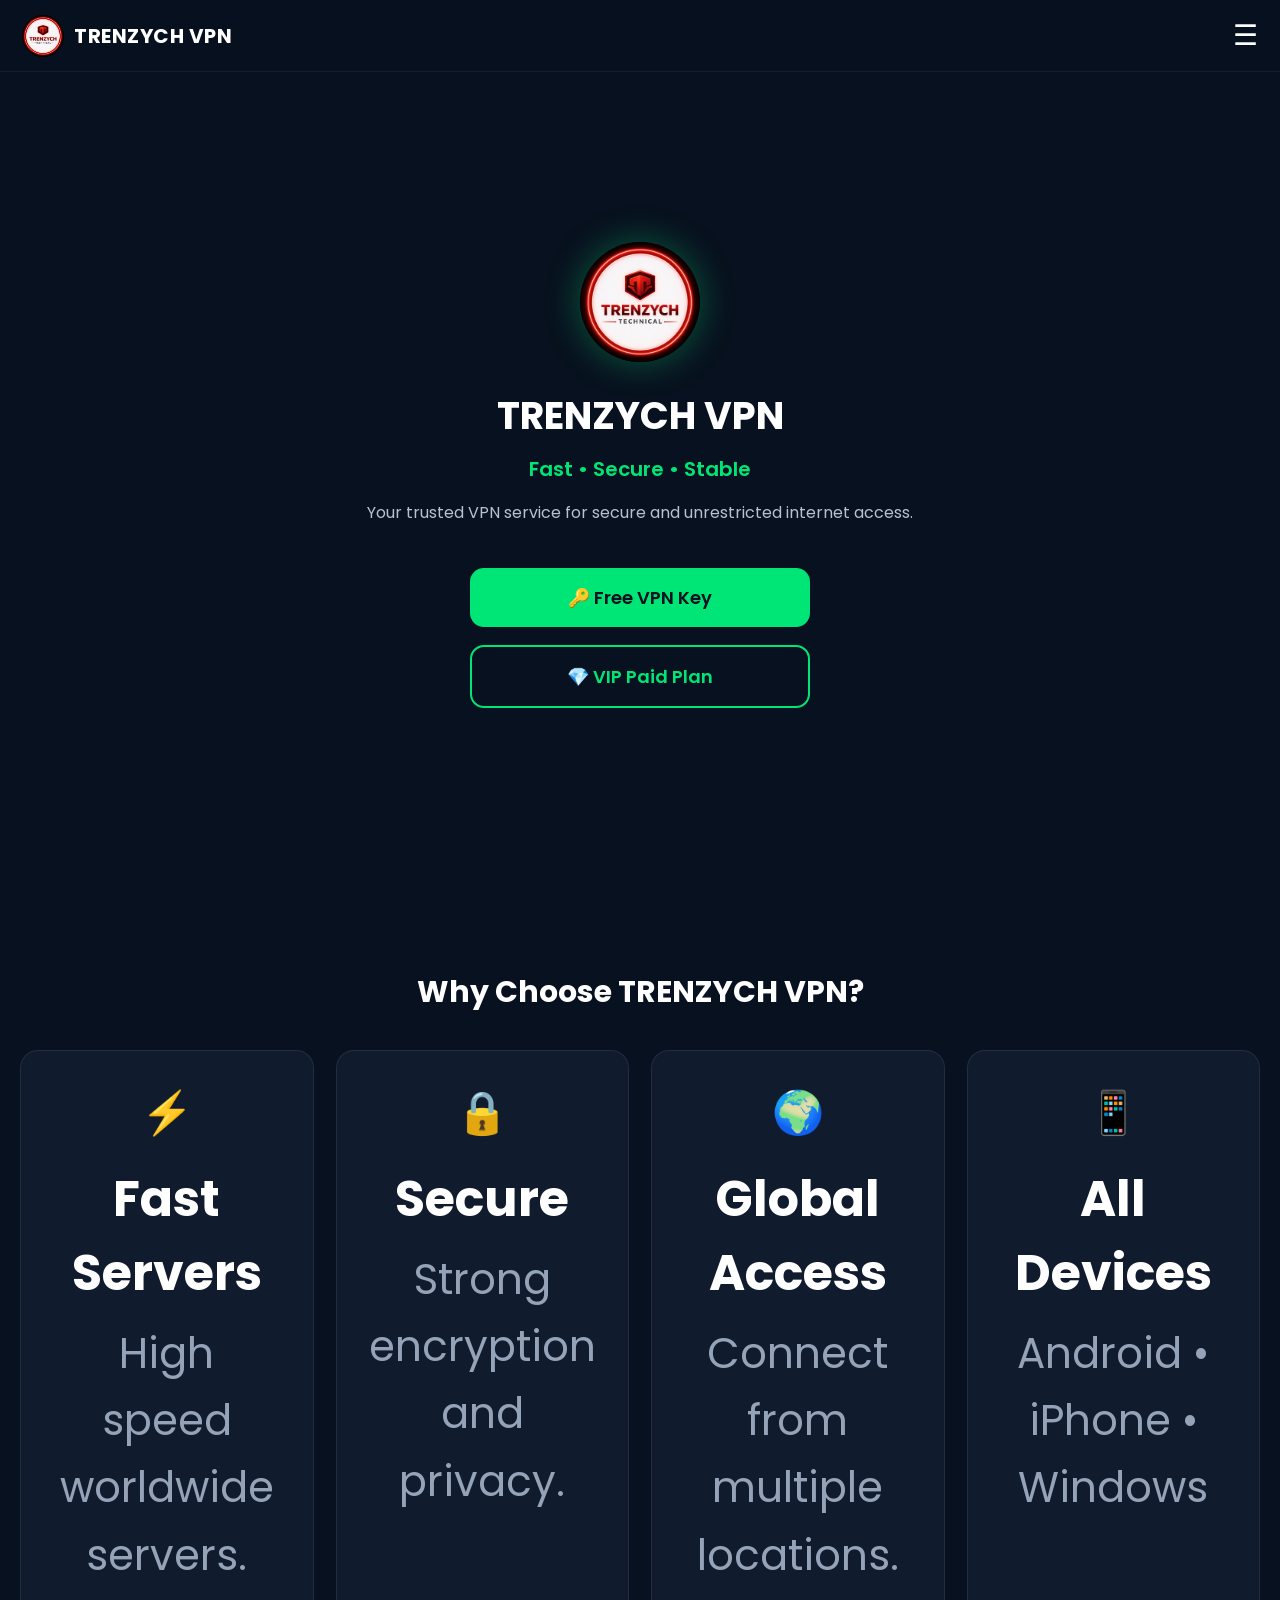
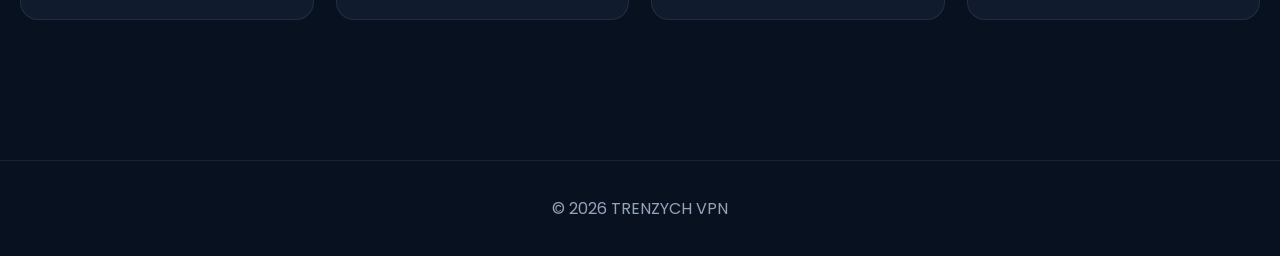
==== index.html @ a13b10a8 "Update index.html" ====
<!DOCTYPE html>
<html lang="en">
<head>
<meta charset="UTF-8">
<meta name="viewport" content="width=device-width, initial-scale=1.0">

<title>TRENZYCH WEB</title>

<link rel="preconnect" href="https://fonts.googleapis.com">
<link rel="preconnect" href="https://fonts.gstatic.com" crossorigin>

<link href="https://fonts.googleapis.com/css2?family=Poppins:wght@300;400;500;600;700&display=swap" rel="stylesheet">

<link rel="stylesheet" href="assets/css/style.css">
<link rel="stylesheet" href="assets/css/home.css">
</head>

<body>

<header class="navbar">

    <div class="logo">
        <img src="assets/images/logo.png" alt="">
        <span>TRENZYCH VPN</span>
    </div>

    <div id="menuBtn" class="menu-btn">
        ☰
    </div>

</header>

<nav id="mobileMenu" class="mobile-menu">

    <a href="index.html">𖠿 Home</a>

    <a href="free.html">✌︎ Free VPN</a>

    <a href="premium.html">🜲 VIP Paid Plan</a>

    <a href="support.html">🗨️ Support</a>

    <a href="downloads.html">⬇ Downloads</a>

</nav>

<section class="hero">

    <img
    class="hero-logo"
    src="assets/images/logo.png">

    <h1>

        TRENZYCH VPN

    </h1>

    <p>

        Fast • Secure • Stable

    </p>

    <span>

        Your trusted VPN service for secure and unrestricted internet access.

    </span>

    <div class="hero-buttons">

        <a
        class="free-btn"
        href="free.html">

        🔑 Free VPN Key

        </a>

        <a
        class="premium-btn"
        href="premium.html">

        💎 VIP Paid Plan

        </a>

    </div>

</section>


<section class="why">

<h2>

Why Choose TRENZYCH VPN?

</h2>

<div class="features">

<div class="feature">

⚡

<h3>Fast Servers</h3>

<p>High speed worldwide servers.</p>

</div>

<div class="feature">

🔒

<h3>Secure</h3>

<p>Strong encryption and privacy.</p>

</div>

<div class="feature">

🌍

<h3>Global Access</h3>

<p>Connect from multiple locations.</p>

</div>

<div class="feature">

📱

<h3>All Devices</h3>

<p>Android • iPhone • Windows</p>

</div>

</div>

</section>


<footer>

© 2026 TRENZYCH VPN

</footer>


<script src="assets/js/app.js"></script>

</body>
</html>
---- assets/css/style.css ----
/* ==========================
   TRENZYCH VPN v3
   Global Style
========================== */

*{
    margin:0;
    padding:0;
    box-sizing:border-box;
}

html{
    scroll-behavior:smooth;
}

body{

    font-family:"Poppins",sans-serif;

    background:#08111F;

    color:#fff;

    overflow-x:hidden;

}

a{

    text-decoration:none;

    color:inherit;

}

img{

    max-width:100%;

    display:block;

}

button{

    font-family:inherit;

    cursor:pointer;

}

.container{

    width:min(1150px,92%);

    margin:auto;

}

/* ==========================
   NAVBAR
========================== */

.navbar{

    position:fixed;

    top:0;

    left:0;

    width:100%;

    height:72px;

    padding:0 22px;

    display:flex;

    align-items:center;

    justify-content:space-between;

    background:rgba(8,17,31,.85);

    backdrop-filter:blur(14px);

    border-bottom:1px solid rgba(255,255,255,.06);

    z-index:1000;

}

.logo{

    display:flex;

    align-items:center;

    gap:10px;

}

.logo img{

    width:42px;

    height:42px;

    border-radius:50%;

}

.logo span{

    font-size:20px;

    font-weight:700;

    letter-spacing:.5px;

}

.menu-btn{

    font-size:28px;

    cursor:pointer;

}

/* ==========================
   MOBILE MENU
========================== */


.mobile-menu{
    position:fixed;
    top:72px;
    right:-260px;
    width:240px;
    height:calc(100vh - 72px);

    background:#101B2D;

    padding:0;

    overflow-y:auto;

    z-index:99999;

    transition:.35s;
}

.mobile-menu.active{

    right:0;

}

.mobile-menu a{
    display:block !important;
    padding:18px 24px !important;
    color:#fff !important;
    font-size:18px !important;
    border-bottom:1px solid rgba(255,255,255,.08) !important;
    text-decoration:none !important;
    line-height:1.5 !important;
}

/* ==========================
   FOOTER
========================== */

footer{

    text-align:center;

    padding:35px 20px;

    color:#94A3B8;

    border-top:1px solid rgba(255,255,255,.08);

    margin-top:70px;

}

/* BADGE */

.badge{
    display:inline-flex;
    align-items:center;
    justify-content:center;
    min-width:90px;
    height:42px;
    padding:0 18px;
    border-radius:999px;
    font-size:18px;
    font-weight:700;
    letter-spacing:.5px;
}

.badge.free{
    background:linear-gradient(90deg,#53e15f,#41c95a);
    color:#fff;
}

.badge.premium{
    background:linear-gradient(90deg,#b33cff,#7b2cff);
    color:#fff;
}

.flag{
    width:22px;
    height:22px;
    border-radius:50%;
    object-fit:cover;
    vertical-align:middle;
    margin-right:8px;
}

.country-row span:first-child{
    display:flex;
    align-items:center;
}
---- assets/css/home.css ----
/* ==========================
   HERO
========================== */

.hero{

    min-height:100vh;

    display:flex;

    flex-direction:column;

    justify-content:center;

    align-items:center;

    text-align:center;

    padding:110px 20px 60px;

}

.hero-logo{

    width:120px;

    height:120px;

    border-radius:50%;

    margin-bottom:25px;

    box-shadow:0 0 35px rgba(0,230,118,.35);

}

.hero h1{

    font-size:38px;

    font-weight:700;

    margin-bottom:10px;

}

.hero p{

    color:#00E676;

    font-size:20px;

    font-weight:600;

    margin-bottom:15px;

}

.hero span{

    max-width:650px;

    color:#B6C2CF;

    line-height:1.8;

    margin-bottom:40px;

}

/* ==========================
   BUTTONS
========================== */

.hero-buttons{

    width:100%;

    max-width:340px;

    display:flex;

    flex-direction:column;

    gap:18px;

}

.hero-buttons a{

    padding:16px;

    border-radius:14px;

    font-size:18px;

    font-weight:600;

    transition:.25s;

}

.free-btn{

    background:#00E676;

    color:#08111F;

}

.free-btn:hover{

    transform:translateY(-3px);

    box-shadow:0 12px 28px rgba(0,230,118,.35);

}

.premium-btn{

    border:2px solid #00E676;

    color:#00E676;

    background:transparent;

}

.premium-btn:hover{

    background:#00E676;

    color:#08111F;

}

/* ==========================
   WHY SECTION
========================== */

.why{

    padding:70px 20px;

}

.why h2{

    text-align:center;

    margin-bottom:35px;

    font-size:30px;

}

.features{

    display:grid;

    grid-template-columns:repeat(auto-fit,minmax(230px,1fr));

    gap:22px;

}

.feature{

    background:#101B2D;

    border:1px solid rgba(255,255,255,.08);

    border-radius:18px;

    padding:30px;

    text-align:center;

    transition:.25s;

}

.feature:hover{

    transform:translateY(-8px);

    border-color:#00E676;

}

.feature{

    font-size:42px;

}

.feature h3{

    margin:18px 0 10px;

}

.feature p{

    color:#94A3B8;

    line-height:1.6;

}

/* ==========================
   MOBILE
========================== */

@media(max-width:768px){

.hero h1{

font-size:30px;

}

.hero p{

font-size:17px;

}

.hero-logo{

width:95px;

height:95px;

}

.hero-buttons{

max-width:100%;

}

}
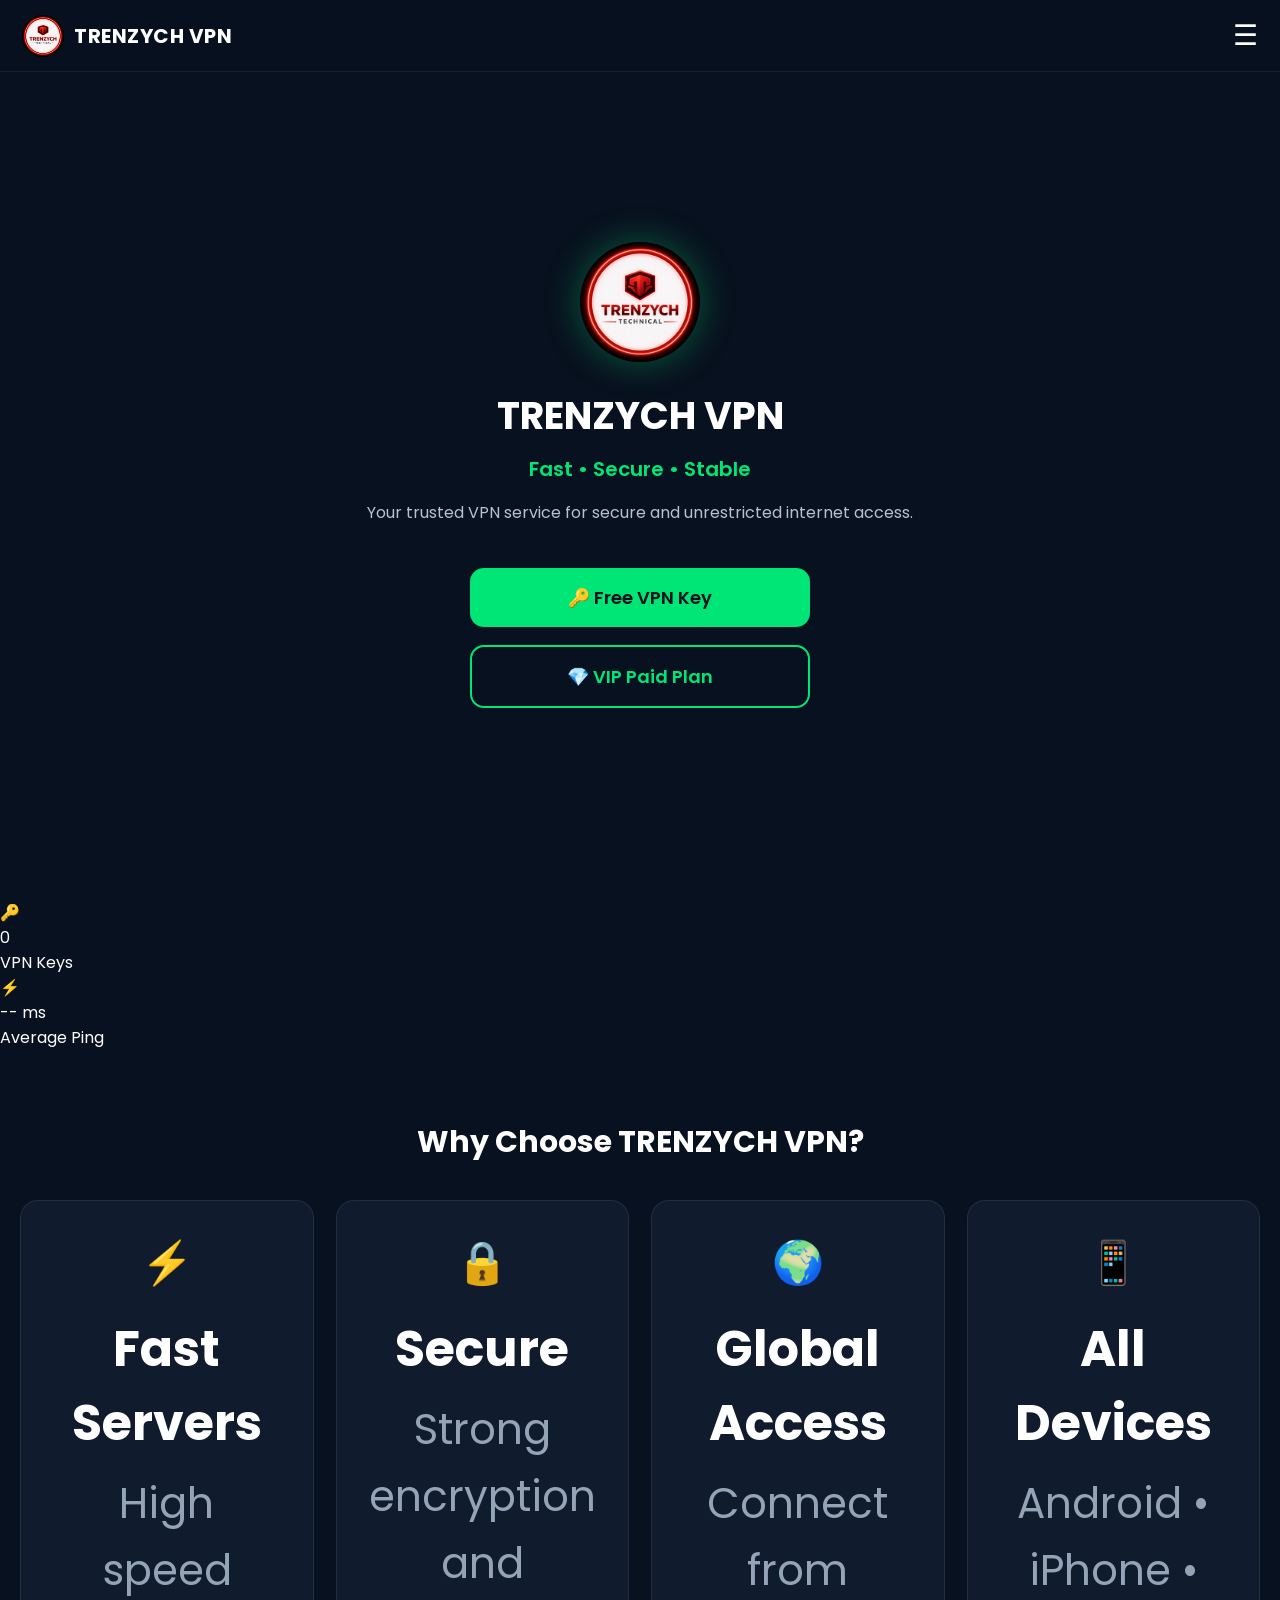
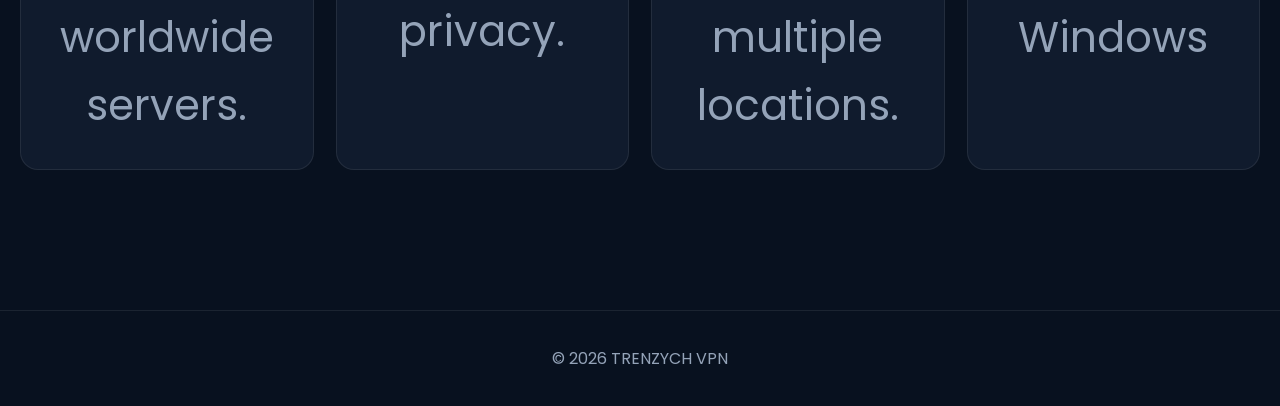
==== commit 72f71d1e: "Update index.html" ====
--- a/index.html
+++ b/index.html
@@ -32,15 +32,15 @@
 
 <nav id="mobileMenu" class="mobile-menu">
 
-    <a href="index.html">𖠿 Home</a>
+    <a href="index.html">🏠 Home</a>
 
-    <a href="free.html">✌︎ Free VPN</a>
+    <a href="free.html">🌱 Free VPN</a>
 
-    <a href="premium.html">🜲 VIP Paid Plan</a>
+    <a href="premium.html">💰 VIP Paid Plan</a>
 
-    <a href="support.html">🗨️ Support</a>
+    <a href="support.html">💬 Support</a>
 
-    <a href="downloads.html">⬇ Downloads</a>
+    <a href="downloads.html">📤 Downloads</a>
 
 </nav>
 
@@ -90,6 +90,21 @@
 
 </section>
 
+    <section class="live-stats">
+
+    <a href="/free.html" class="stat-card">
+        <div class="stat-icon">🔑</div>
+        <div id="vpnKeys" class="stat-value">0</div>
+        <div class="stat-label">VPN Keys</div>
+    </a>
+
+    <div class="stat-card">
+        <div class="stat-icon">⚡</div>
+        <div id="avgPing" class="stat-value">-- ms</div>
+        <div class="stat-label">Average Ping</div>
+    </div>
+
+</section>
 
 <section class="why">
 
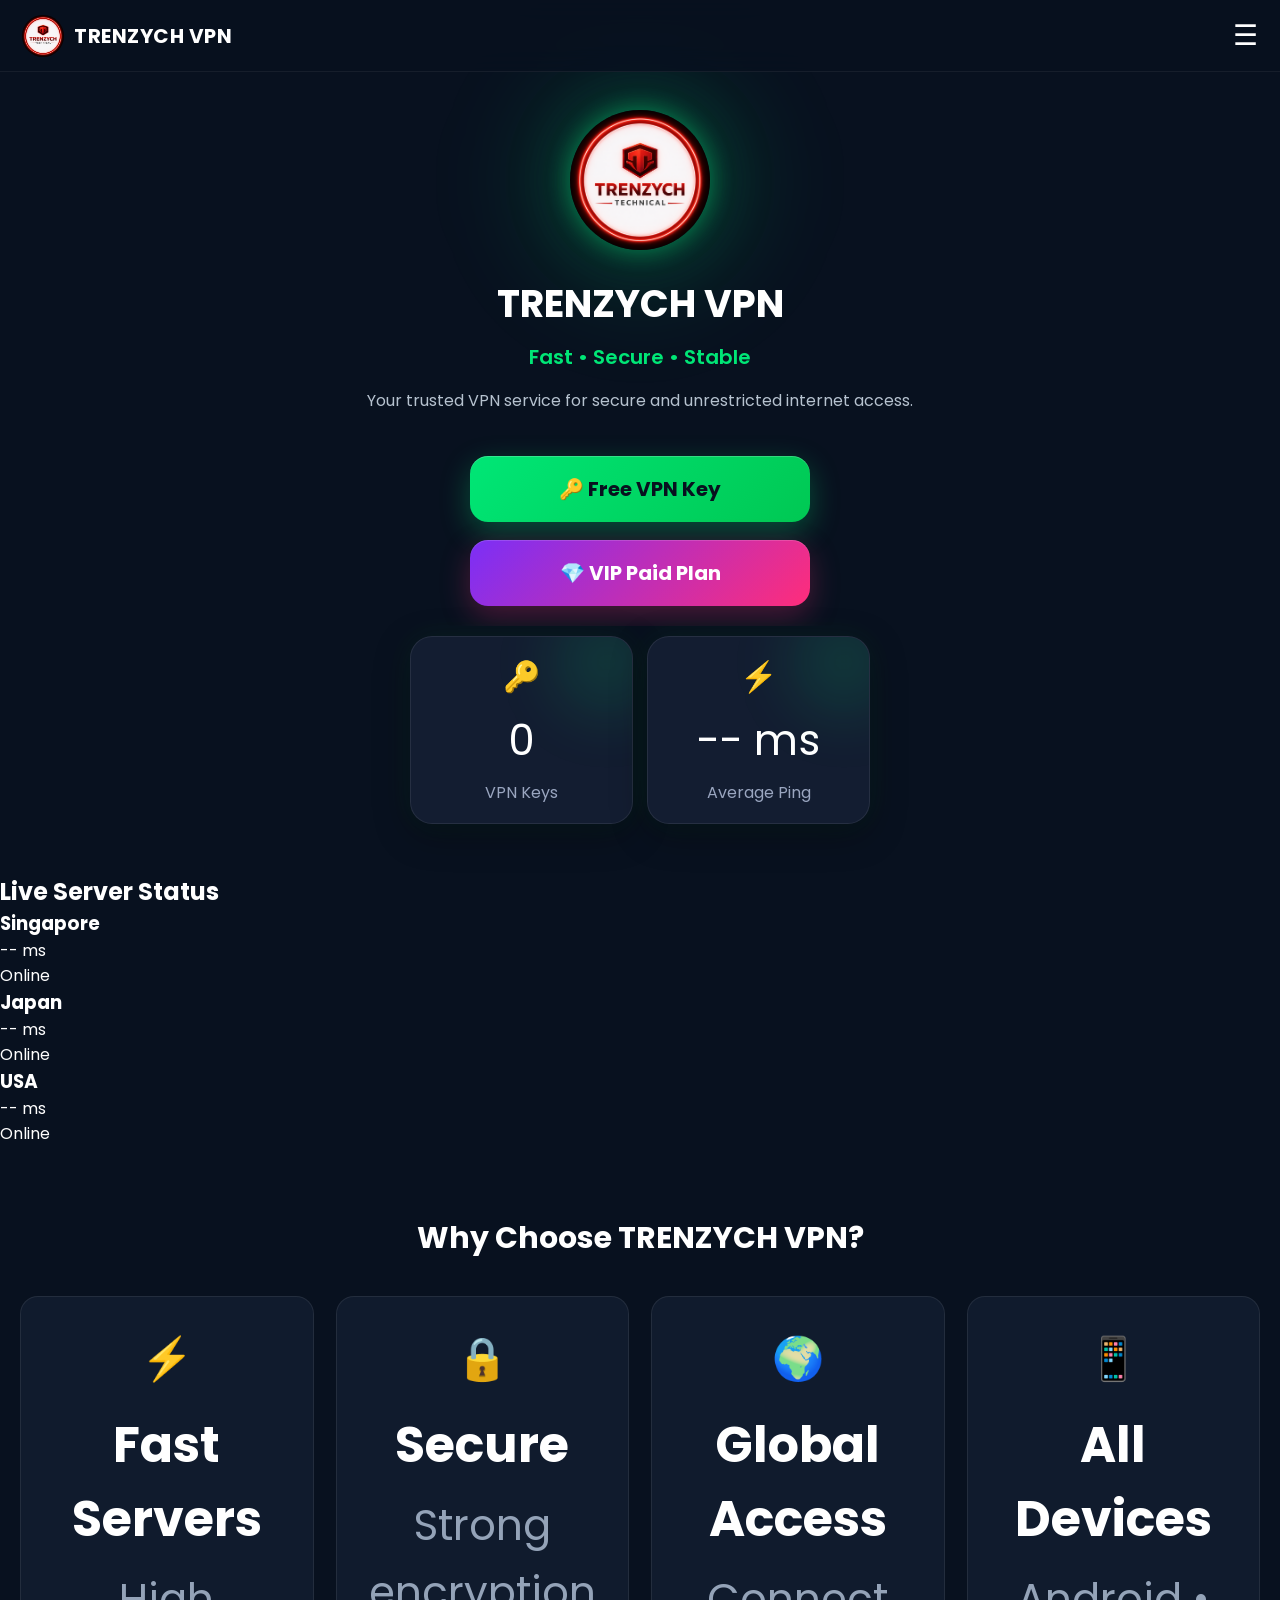
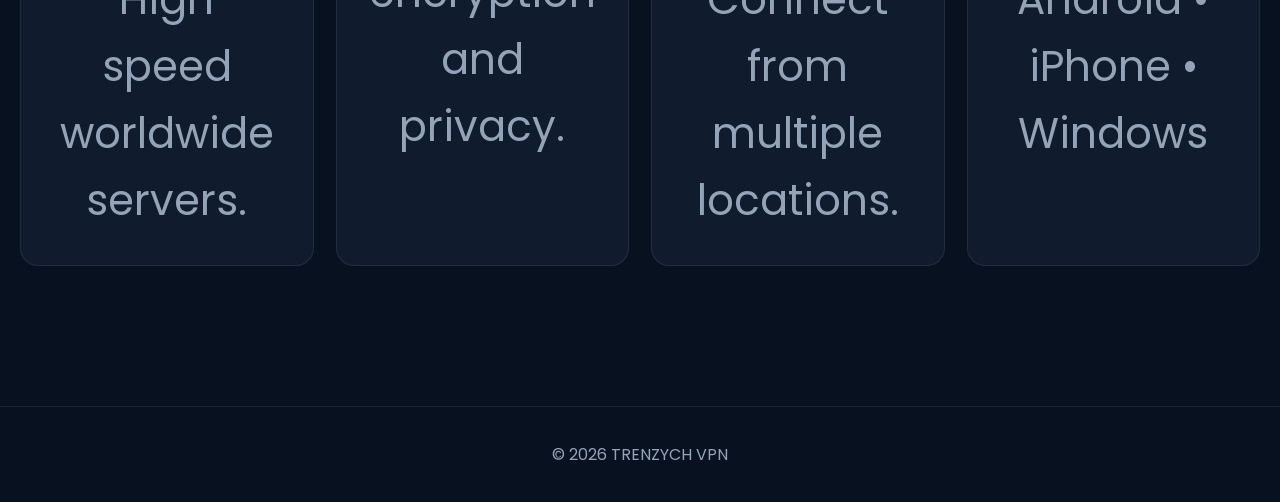
==== commit 2e82b06e: "Update index.html" ====
--- a/index.html
+++ b/index.html
@@ -106,6 +106,54 @@
 
 </section>
 
+    <section class="server-status">
+
+    <h2 class="server-title">
+        <span class="live-dot"></span>
+        Live Server Status
+    </h2>
+
+    <div class="server-grid">
+
+        <div class="server-item">
+            <img src="https://hatscripts.github.io/circle-flags/flags/sg.svg" alt="">
+            <h3>Singapore</h3>
+            <div class="ping" id="sg-ping">-- ms</div>
+            <div class="online">
+                <span class="status-dot"></span>
+                Online
+            </div>
+        </div>
+
+        <div class="divider"></div>
+
+        <div class="server-item">
+            <img src="https://hatscripts.github.io/circle-flags/flags/jp.svg" alt="">
+            <h3>Japan</h3>
+            <div class="ping" id="jp-ping">-- ms</div>
+            <div class="online">
+                <span class="status-dot"></span>
+                Online
+            </div>
+        </div>
+
+        <div class="divider"></div>
+
+        <div class="server-item">
+            <img src="https://hatscripts.github.io/circle-flags/flags/us.svg" alt="">
+            <h3>USA</h3>
+            <div class="ping" id="us-ping">-- ms</div>
+            <div class="online">
+                <span class="status-dot"></span>
+                Online
+            </div>
+        </div>
+
+    </div>
+
+    </section>
+    
+
 <section class="why">
 
 <h2>
--- a/assets/css/style.css
+++ b/assets/css/style.css
@@ -224,3 +224,14 @@
     display:flex;
     align-items:center;
 }
+
+/* Home Stats Number */
+
+.stat-card h2{
+    font-size:48px;
+    font-weight:800;
+    color:#00E676;
+    text-shadow:
+        0 0 8px rgba(0,230,118,.6),
+        0 0 20px rgba(0,230,118,.4);
+}
--- a/assets/css/home.css
+++ b/assets/css/home.css
@@ -3,35 +3,29 @@
 ========================== */
 
 .hero{
-
     min-height:100vh;
-
     display:flex;
-
     flex-direction:column;
-
     justify-content:center;
-
     align-items:center;
-
     text-align:center;
-
     padding:110px 20px 60px;
 
+    position:relative;
+    overflow:hidden;
 }
 
 .hero-logo{
-
-    width:120px;
-
-    height:120px;
-
+    width:140px;
+    height:140px;
     border-radius:50%;
-
     margin-bottom:25px;
 
-    box-shadow:0 0 35px rgba(0,230,118,.35);
-
+    box-shadow:
+        0 0 25px rgba(0,230,118,.45),
+        0 0 70px rgba(0,230,118,.20);
+
+    animation:logoFloat 4s ease-in-out infinite;
 }
 
 .hero h1{
@@ -66,6 +60,37 @@
 
     margin-bottom:40px;
 
+}
+
+.hero::before{
+    content:"";
+    position:absolute;
+    width:320px;
+    height:320px;
+    top:20px;
+    left:50%;
+    transform:translateX(-50%);
+    border-radius:50%;
+    background:radial-gradient(circle,
+        rgba(0,230,118,.18) 0%,
+        rgba(0,230,118,.08) 40%,
+        transparent 75%);
+    filter:blur(35px);
+    z-index:0;
+}
+
+.hero>*{
+    position:relative;
+    z-index:1;
+}
+
+@keyframes logoFloat{
+    0%,100%{
+        transform:translateY(0);
+    }
+    50%{
+        transform:translateY(-8px);
+    }
 }
 
 /* ==========================
@@ -87,51 +112,46 @@
 }
 
 .hero-buttons a{
-
-    padding:16px;
-
-    border-radius:14px;
-
-    font-size:18px;
-
-    font-weight:600;
-
-    transition:.25s;
-
+    padding:18px;
+    border-radius:18px;
+    font-size:20px;
+    font-weight:700;
+    transition:.3s;
+    backdrop-filter:blur(12px);
+    -webkit-backdrop-filter:blur(12px);
 }
 
 .free-btn{
-
-    background:#00E676;
-
-    color:#08111F;
-
+    background:linear-gradient(135deg,#00e676,#00c853);
+    color:#08111f;
+    border:none;
+
+    box-shadow:
+        0 10px 30px rgba(0,230,118,.30),
+        inset 0 1px 0 rgba(255,255,255,.20);
 }
 
 .free-btn:hover{
-
     transform:translateY(-3px);
-
-    box-shadow:0 12px 28px rgba(0,230,118,.35);
-
+    box-shadow:
+        0 16px 40px rgba(0,230,118,.45);
 }
 
 .premium-btn{
-
-    border:2px solid #00E676;
-
-    color:#00E676;
-
-    background:transparent;
-
+    background:linear-gradient(135deg,#7b2ff7,#ff2d7a);
+    color:#fff;
+    border:none;
+
+    box-shadow:
+        0 10px 30px rgba(255,45,122,.28),
+        inset 0 1px 0 rgba(255,255,255,.15);
 }
 
 .premium-btn:hover{
-
-    background:#00E676;
-
-    color:#08111F;
-
+    transform:translateY(-3px);
+
+    box-shadow:
+        0 16px 40px rgba(255,45,122,.40);
 }
 
 /* ==========================
@@ -241,3 +261,98 @@
 }
 
 }
+
+/* ===== Live Stats ===== */
+
+.live-stats{
+    width:90%;
+    max-width:460px;
+    margin:30px auto 50px;
+    display:grid;
+    grid-template-columns:repeat(2,1fr);
+    gap:14px;
+}
+
+.stat-card{
+    position:relative;
+    overflow:hidden;
+
+    background:rgba(24,34,56,.78);
+    border:1px solid rgba(255,255,255,.08);
+
+    border-radius:22px;
+
+    min-height:140px;
+    height:auto;
+
+    display:flex;
+    flex-direction:column;
+    justify-content:center;
+    align-items:center;
+
+    padding:18px 12px;
+
+    text-decoration:none;
+
+    backdrop-filter:blur(18px);
+    -webkit-backdrop-filter:blur(18px);
+
+    transition:.35s;
+
+    box-shadow:
+        0 10px 35px rgba(0,0,0,.35),
+        0 0 30px rgba(0,230,118,.08);
+}
+
+.stat-card:hover{
+    transform:translateY(-6px);
+
+    box-shadow:
+        0 18px 45px rgba(0,0,0,.45),
+        0 0 40px rgba(0,230,118,.18);
+
+    border-color:rgba(0,230,118,.35);
+}
+
+.stat-card::before{
+    content:"";
+    position:absolute;
+
+    width:110px;
+    height:110px;
+
+    right:-30px;
+    top:-30px;
+
+    border-radius:50%;
+
+    background:rgba(0,230,118,.12);
+
+    filter:blur(28px);
+}
+
+.stat-icon{
+    font-size:30px;
+    margin-bottom:12px;
+}
+
+.stat-value{
+    font-size:42px;
+    line-height:1;
+    margin:8px 0;
+}
+
+.stat-label{
+    font-size:16px;
+    margin-top:10px;
+    color:#9aa6c0;
+}
+
+.hero{
+    padding-bottom: 20px !important;
+    min-height: auto !important;
+}
+
+.live-stats{
+    margin-top: 10px !important;
+}
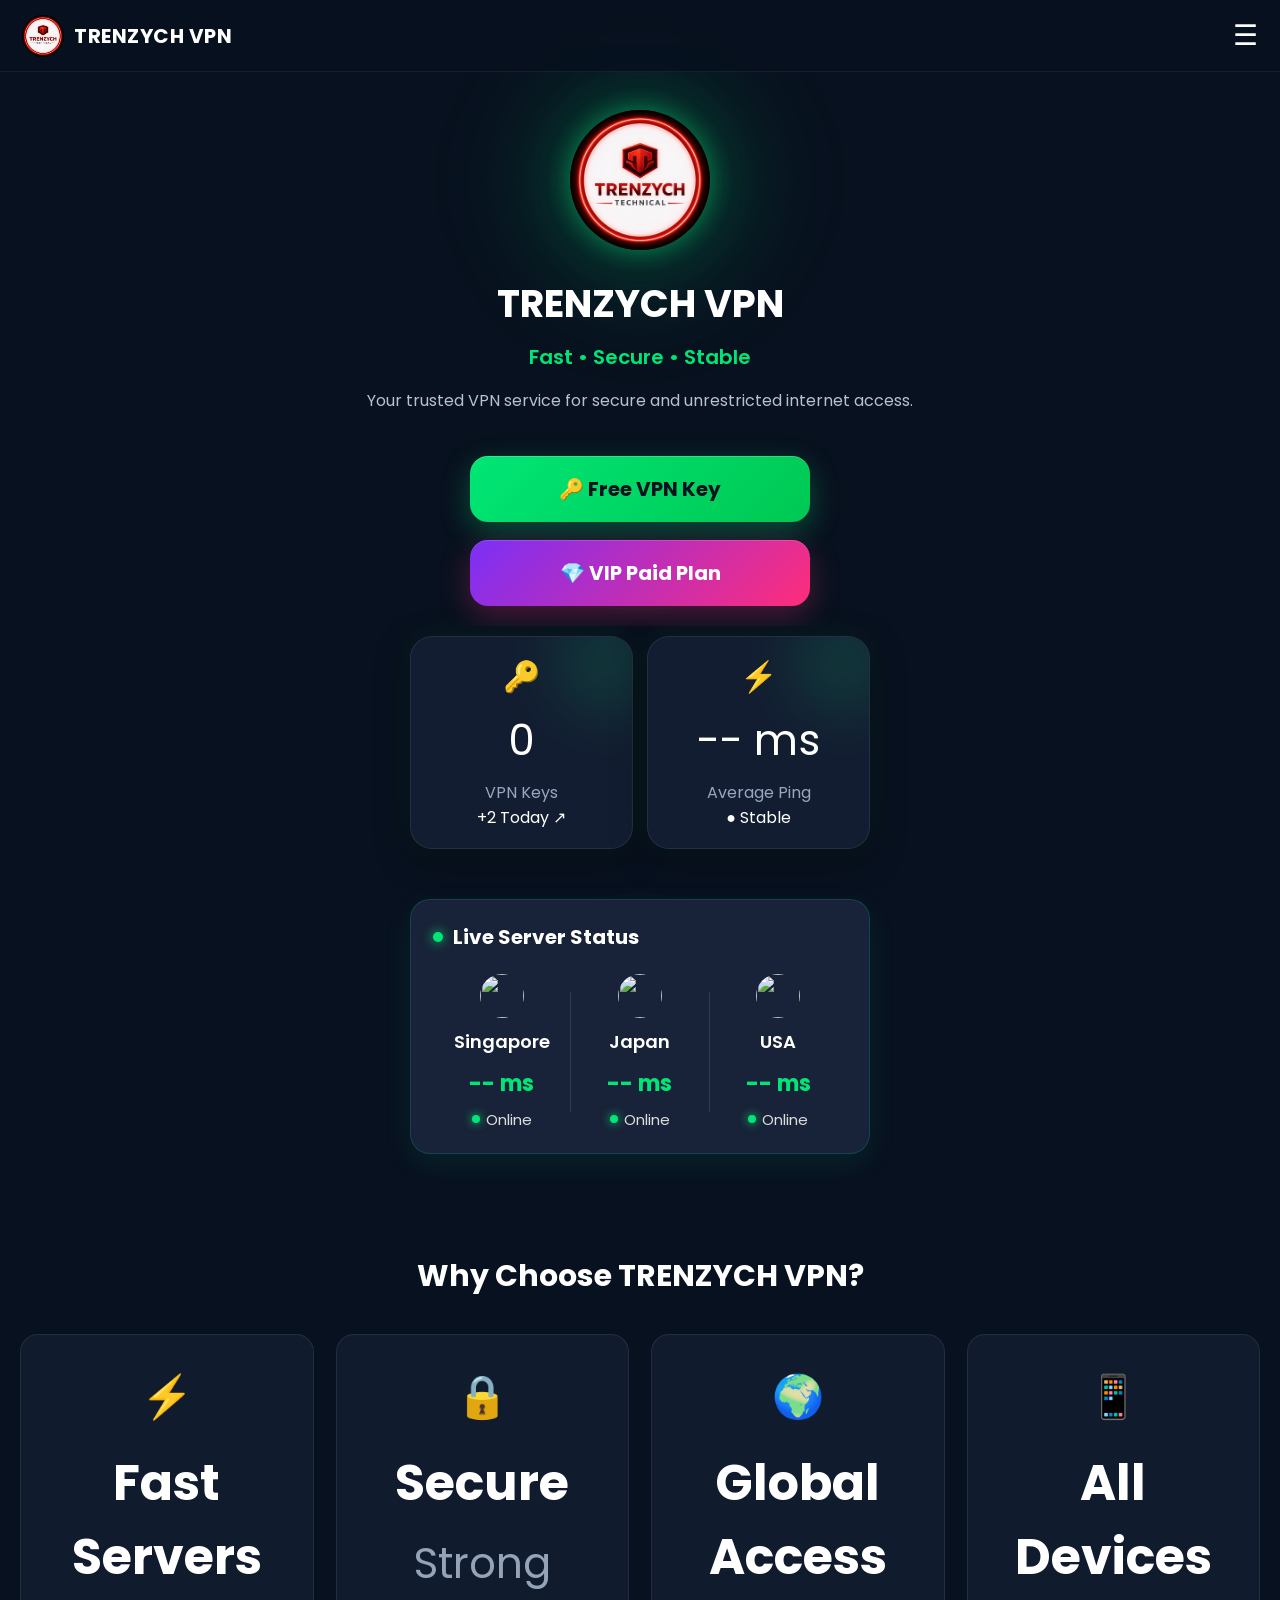
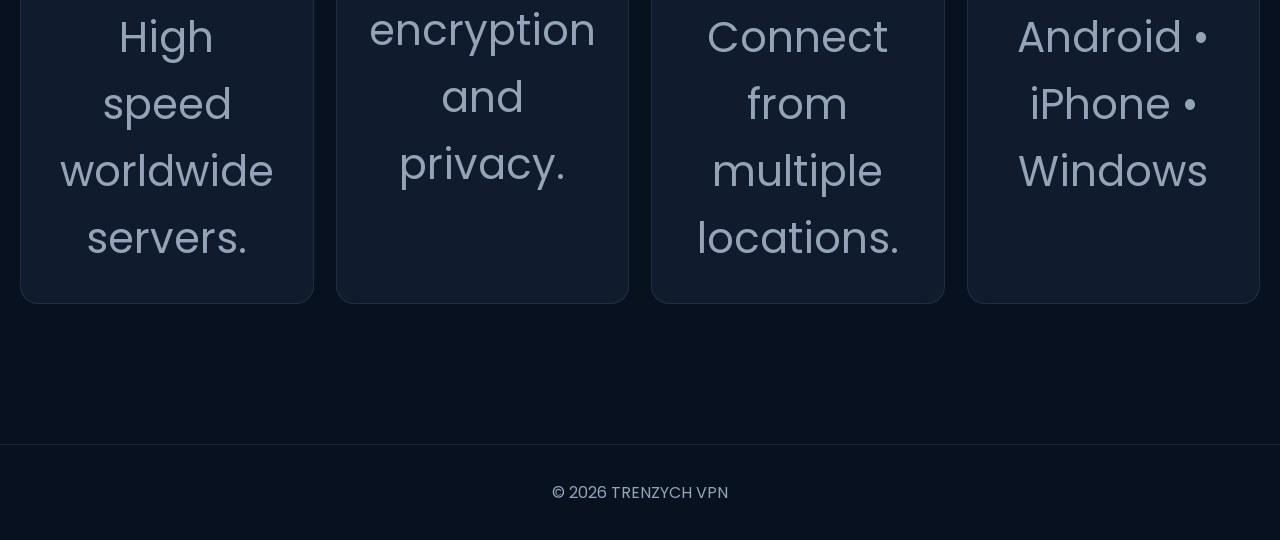
==== commit d4e00591: "Update index.html" ====
--- a/index.html
+++ b/index.html
@@ -96,12 +96,16 @@
         <div class="stat-icon">🔑</div>
         <div id="vpnKeys" class="stat-value">0</div>
         <div class="stat-label">VPN Keys</div>
+        <div class="stat-line green"></div>
+        <div class="stat-note">+2 Today ↗</div>
     </a>
 
     <div class="stat-card">
         <div class="stat-icon">⚡</div>
         <div id="avgPing" class="stat-value">-- ms</div>
         <div class="stat-label">Average Ping</div>
+        <div class="stat-line yellow"></div>
+        <div class="stat-note stable">● Stable</div>
     </div>
 
 </section>
--- a/assets/css/home.css
+++ b/assets/css/home.css
@@ -356,3 +356,124 @@
 .live-stats{
     margin-top: 10px !important;
 }
+
+/* ==========================
+   LIVE SERVER STATUS
+========================== */
+
+.server-status{
+    width:90%;
+    max-width:460px;
+    margin:30px auto;
+    padding:22px;
+
+    background:#182238;
+    border:1px solid rgba(0,255,180,.15);
+    border-radius:20px;
+
+    box-shadow:0 10px 30px rgba(0,255,180,.08);
+}
+
+.server-title{
+    display:flex;
+    align-items:center;
+    gap:10px;
+
+    margin-bottom:22px;
+
+    font-size:20px;
+    font-weight:700;
+}
+
+.live-dot{
+    width:10px;
+    height:10px;
+
+    border-radius:50%;
+    background:#00e676;
+
+    box-shadow:0 0 12px #00e676;
+    animation: blinkDot 1.2s infinite;
+}
+
+.server-grid{
+    display:grid;
+    grid-template-columns:1fr 1px 1fr 1px 1fr;
+    align-items:center;
+}
+
+.divider{
+    width:1px;
+    height:120px;
+    background:rgba(255,255,255,.12);
+}
+
+.server-item{
+    display:flex;
+    flex-direction:column;
+    align-items:center;
+    justify-content:center;
+    text-align:center;
+}
+
+.server-item img{
+    width:44px;
+    height:44px;
+    display:block;
+    object-fit:cover;
+    border-radius:50%;
+    margin:0 auto 10px;
+}
+
+.server-item h3{
+    font-size:18px;
+    font-weight:600;
+    margin-bottom:12px;
+}
+
+.server-item .ping{
+    font-size:22px;
+    font-weight:700;
+    color:#00E676;
+    margin-bottom:8px;
+    white-space:nowrap;
+}
+
+.server-item .online{
+    display:flex;
+    justify-content:center;
+    align-items:center;
+    gap:6px;
+
+    font-size:15px;
+    color:#ddd;
+}
+
+.status-dot{
+    width:8px;
+    height:8px;
+
+    border-radius:50%;
+    background:#00e676;
+
+    box-shadow:0 0 10px #00e676;
+    animation: blinkDot 1.2s infinite;
+}
+
+@keyframes blinkDot{
+    0%{
+        opacity:1;
+        transform:scale(1);
+        box-shadow:0 0 6px #00E676;
+    }
+    50%{
+        opacity:.35;
+        transform:scale(.8);
+        box-shadow:0 0 18px #00E676;
+    }
+    100%{
+        opacity:1;
+        transform:scale(1);
+        box-shadow:0 0 6px #00E676;
+    }
+}
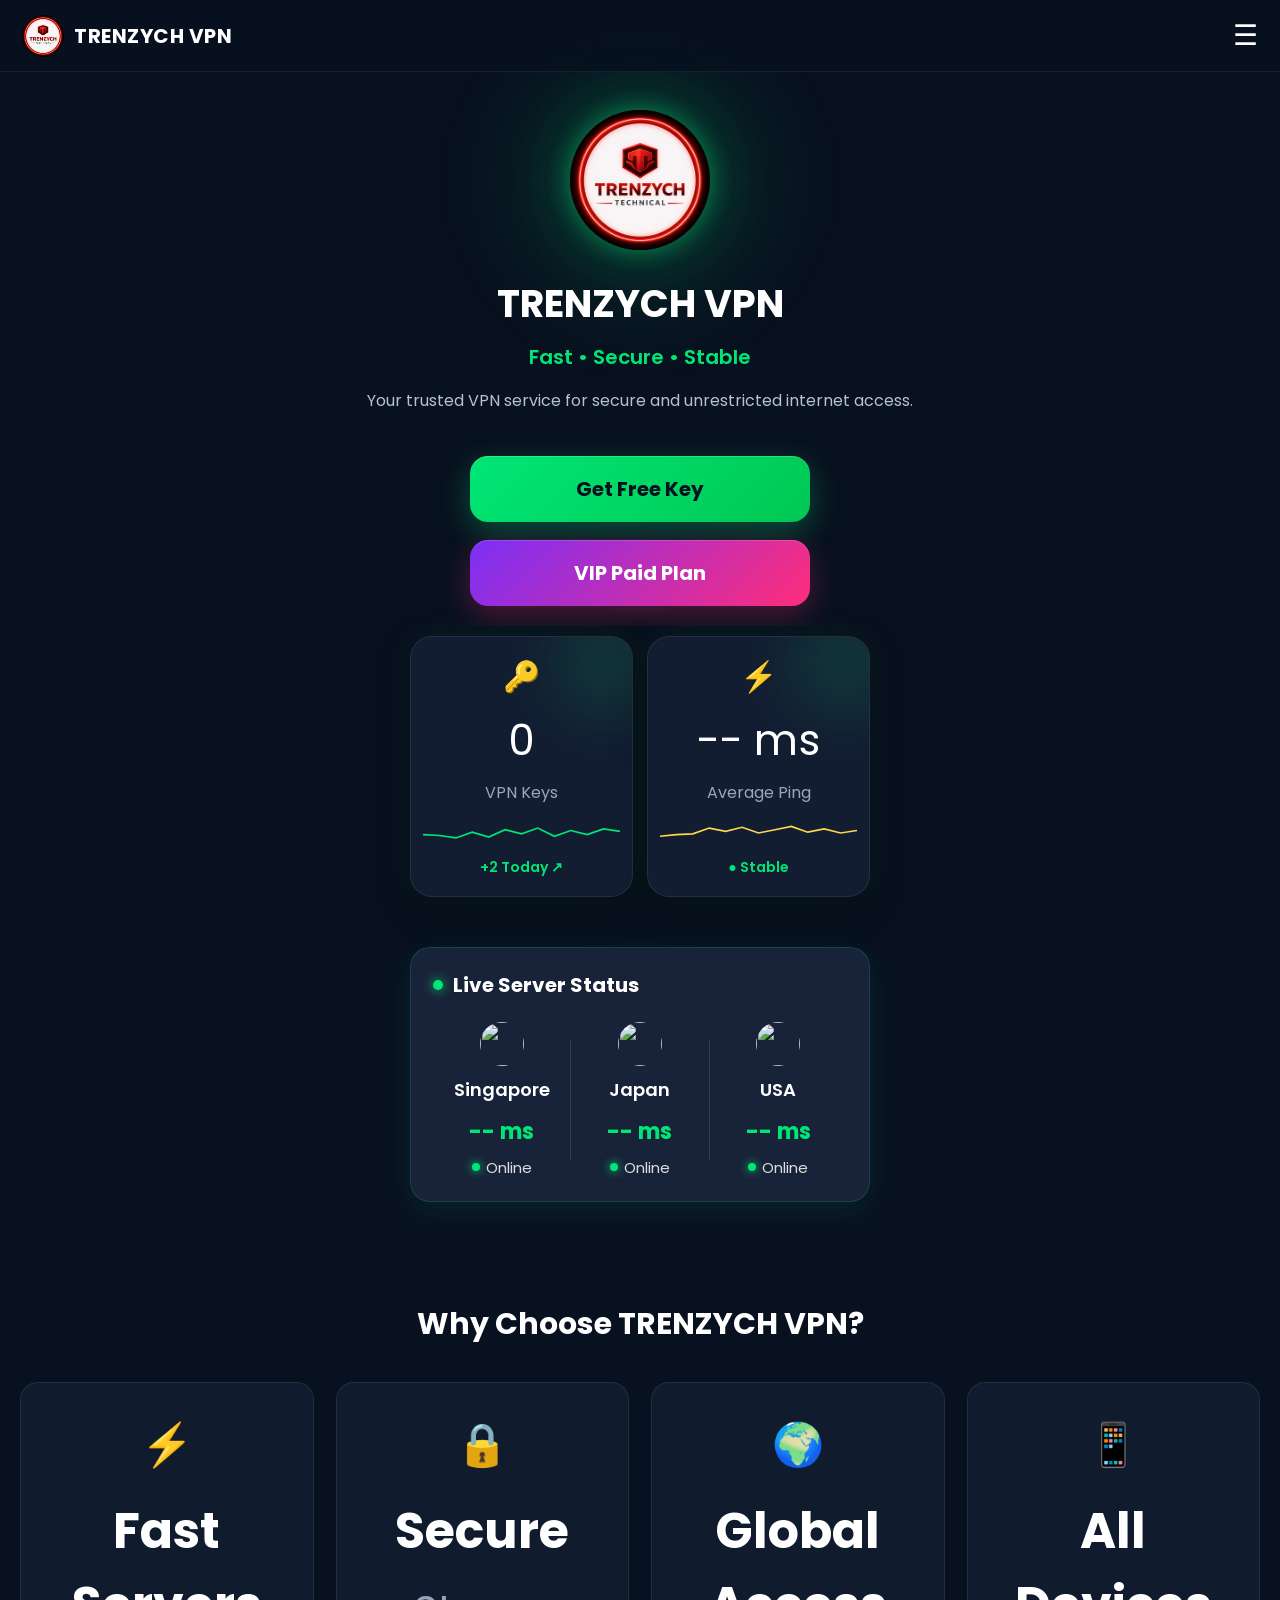
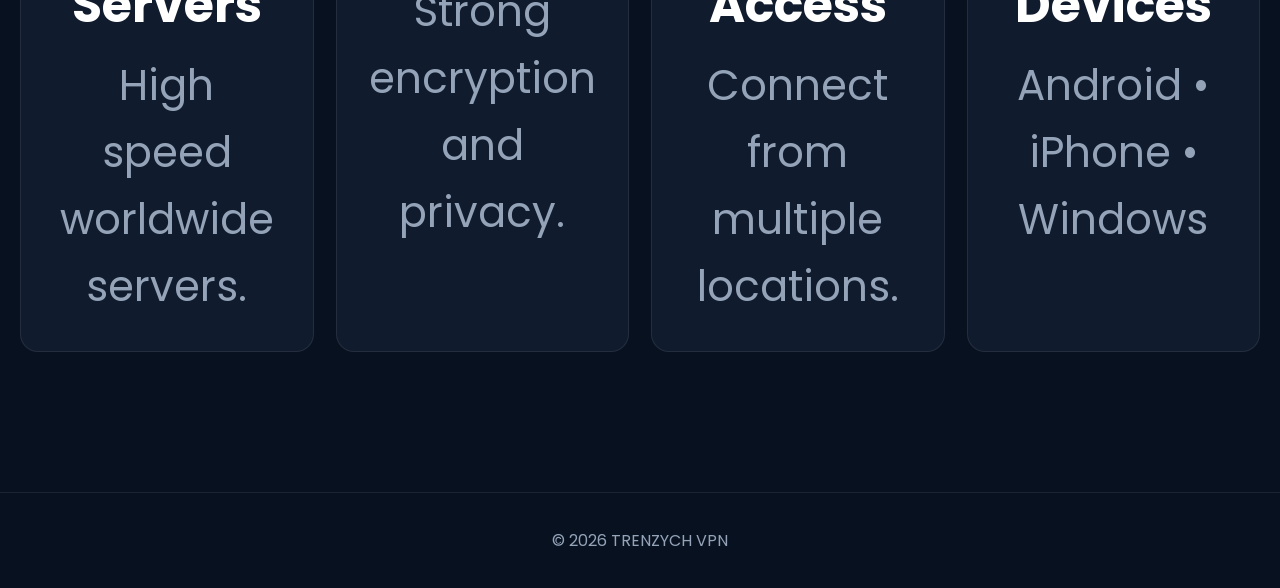
==== commit f6ad44f4: "Update index.html" ====
--- a/index.html
+++ b/index.html
@@ -74,7 +74,7 @@
         class="free-btn"
         href="free.html">
 
-        🔑 Free VPN Key
+        Get Free Key
 
         </a>
 
@@ -82,7 +82,7 @@
         class="premium-btn"
         href="premium.html">
 
-        💎 VIP Paid Plan
+        VIP Paid Plan
 
         </a>
 
--- a/assets/css/home.css
+++ b/assets/css/home.css
@@ -477,3 +477,30 @@
         box-shadow:0 0 6px #00E676;
     }
 }
+
+.stat-line{
+    width:100%;
+    height:32px;
+    margin:12px 0 8px;
+    background-repeat:no-repeat;
+    background-position:center;
+    background-size:100% 100%;
+}
+
+.stat-line.green{
+    background-image:url("data:image/svg+xml,%3Csvg xmlns='http://www.w3.org/2000/svg' viewBox='0 0 240 32'%3E%3Cpolyline fill='none' stroke='%2300E676' stroke-width='2' points='0,18 20,19 40,22 60,15 80,21 100,12 120,17 140,10 160,20 180,13 200,18 220,11 240,14'/%3E%3C/svg%3E");
+}
+
+.stat-line.yellow{
+    background-image:url("data:image/svg+xml,%3Csvg xmlns='http://www.w3.org/2000/svg' viewBox='0 0 240 32'%3E%3Cpolyline fill='none' stroke='%23FFD54F' stroke-width='2' points='0,20 20,18 40,17 60,10 80,14 100,9 120,16 140,12 160,8 180,15 200,11 220,16 240,13'/%3E%3C/svg%3E");
+}
+
+.stat-note{
+    color:#00E676;
+    font-size:14px;
+    font-weight:600;
+}
+
+.stat-note.stable{
+    color:#00E676;
+}
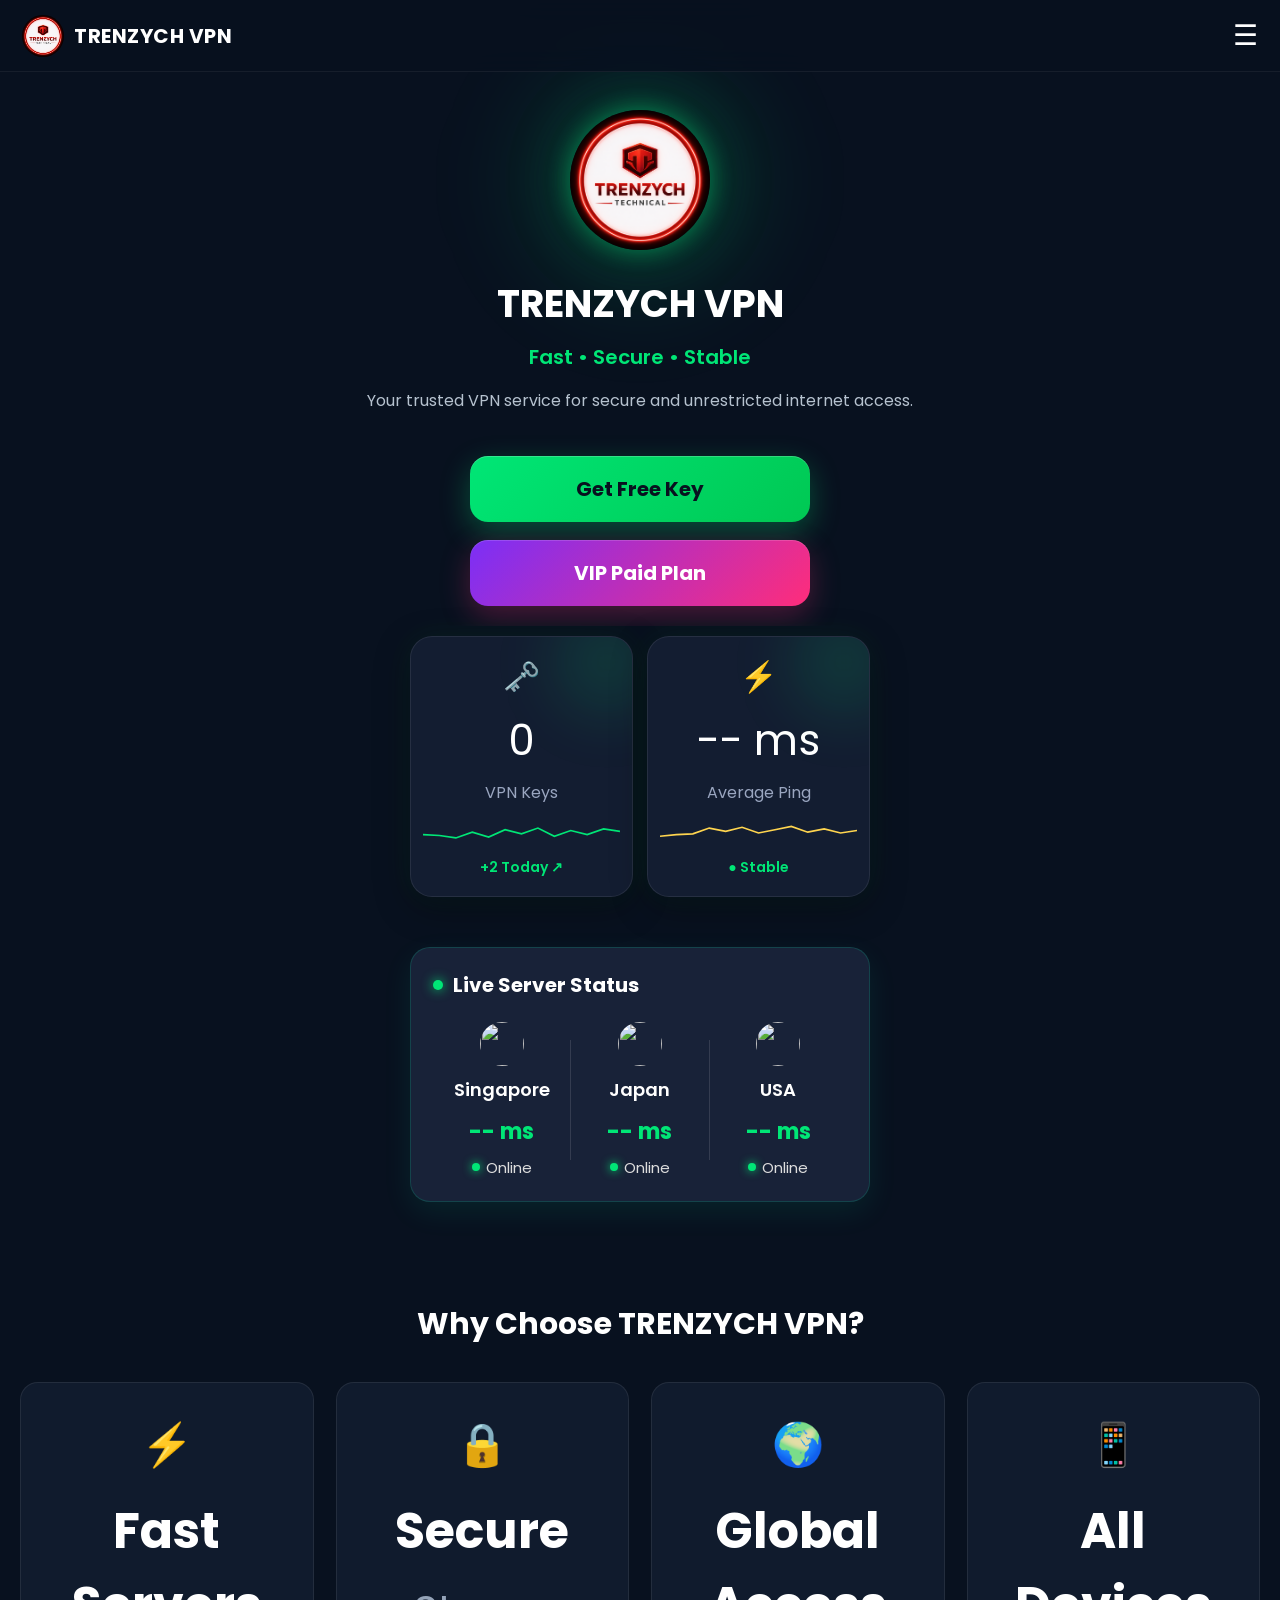
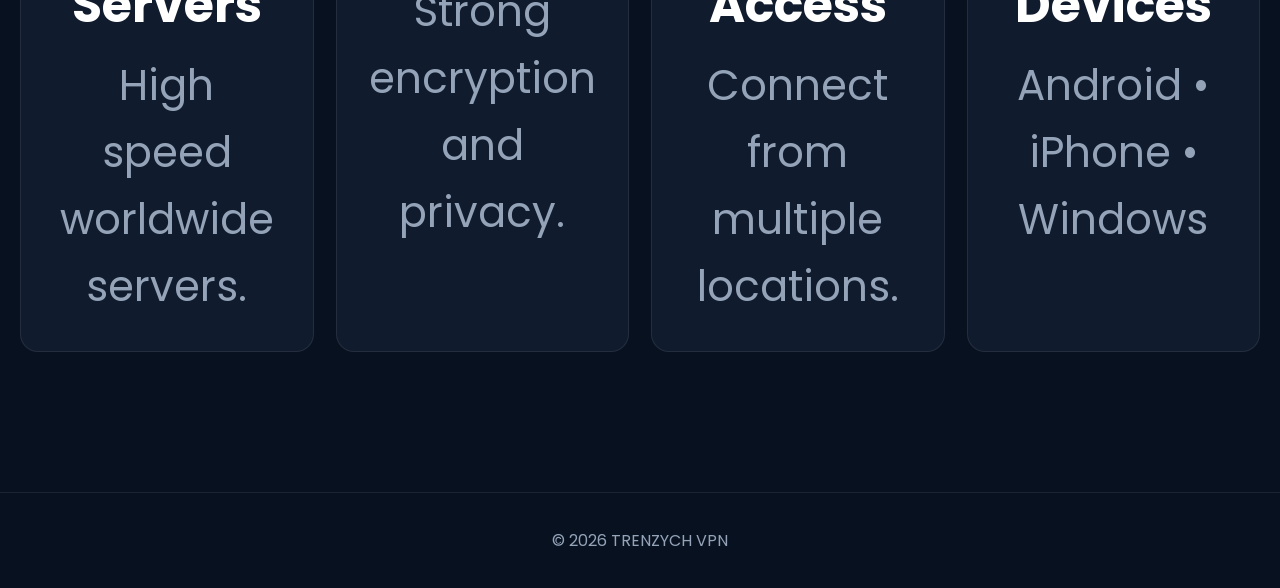
==== commit 4e42c43d: "Update index.html" ====
--- a/index.html
+++ b/index.html
@@ -93,7 +93,7 @@
     <section class="live-stats">
 
     <a href="/free.html" class="stat-card">
-        <div class="stat-icon">🔑</div>
+        <div class="stat-icon">🗝️</div>
         <div id="vpnKeys" class="stat-value">0</div>
         <div class="stat-label">VPN Keys</div>
         <div class="stat-line green"></div>
